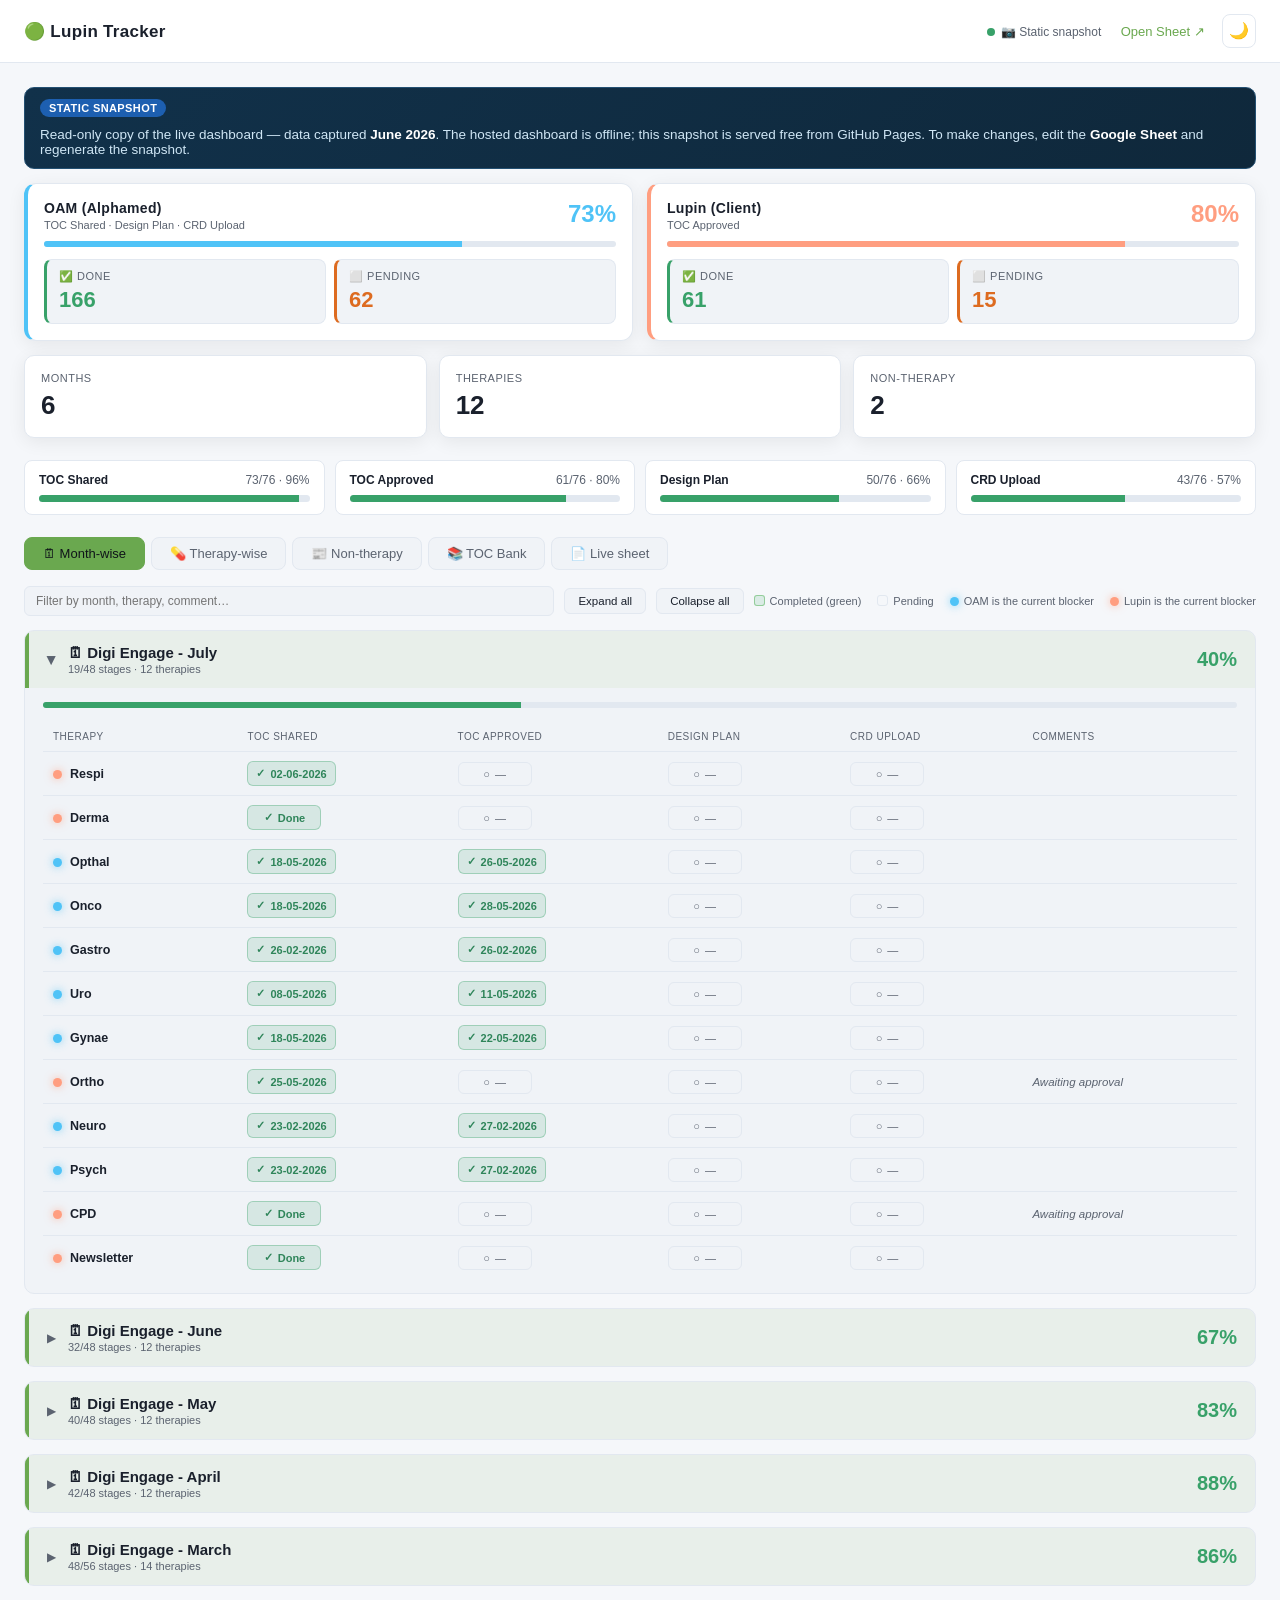
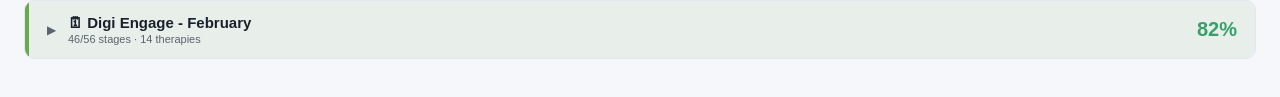
==== docs/index.html @ 601c49ec "Add static GitHub Pages snapshot of the dashboard (docs/) Render free tier suspended (monthly usage " ====
<!DOCTYPE html>
<html lang="en">
<head>
<meta charset="utf-8">
<title>Lupin Tracker — Static Snapshot</title>
<meta name="viewport" content="width=device-width,initial-scale=1">

<link rel="stylesheet" href="static/css/dashboard.css">

<!-- Apply saved theme before body parses (no flash on reload). -->
<script>
(function(){try{
  var t = localStorage.getItem("lupin-theme");
  if(!t) t = (window.matchMedia && window.matchMedia("(prefers-color-scheme: light)").matches) ? "light" : "dark";
  document.documentElement.setAttribute("data-theme", t);
}catch(e){
  document.documentElement.setAttribute("data-theme","dark");
}})();
</script>

<style>
  /* read-only cells in the static build */
  .cell { cursor: default !important; }
  .snapshot-banner{
    display:flex; align-items:center; gap:10px; flex-wrap:wrap;
    background:linear-gradient(135deg,#11314a,#0f283b);
    border:1px solid #235072; color:#cfe6f5;
    border-radius:10px; padding:11px 15px; margin-bottom:14px; font-size:13.5px;
  }
  .snapshot-banner b{ color:#fff; }
  .snapshot-banner .pill{
    background:#1d5fb0; color:#fff; font-weight:700; font-size:11px;
    letter-spacing:.4px; padding:3px 9px; border-radius:20px; text-transform:uppercase;
  }
  .sheet-cta{ text-align:center; padding:34px 20px; }
  .sheet-cta a{
    display:inline-block; background:#16a34a; color:#fff; text-decoration:none;
    font-weight:700; font-size:15px; padding:12px 22px; border-radius:10px;
    box-shadow:0 3px 12px rgba(22,163,74,.35);
  }
  .sheet-cta p{ color:var(--text-dim); margin-top:14px; font-size:13px; }
</style>
</head>
<body>

<div class="topbar">
  <h1>🟢 Lupin Tracker</h1>
  <div class="meta">
    <span class="refresh-dot"></span><span id="last-updated">Loading…</span>
    <a href="https://docs.google.com/spreadsheets/d/1iVYMDAIafpNMKieIJbLCiRplxeBokOGHe_knWQBhTJY/edit?usp=sharing" target="_blank" rel="noopener">Open Sheet ↗</a>
    <button id="theme-toggle" class="theme-toggle" onclick="toggleTheme()"
      title="Toggle light / dark theme" aria-label="Toggle theme">🌙</button>
  </div>
</div>

<div class="container">

  <div class="snapshot-banner">
    <span class="pill">Static snapshot</span>
    <span>Read-only copy of the live dashboard &mdash; data captured <b>June&nbsp;2026</b>.
      The hosted dashboard is offline; this snapshot is served free from GitHub&nbsp;Pages.
      To make changes, edit the <b>Google&nbsp;Sheet</b> and regenerate the snapshot.</span>
  </div>

  <div id="color-banner" class="banner hidden"></div>

  <div class="owner-strip" id="owner-strip"></div>
  <div class="kpi-strip" id="kpi-strip"></div>
  <div class="stagebar-wrap" id="stagebars"></div>

  <div class="tabs">
    <button class="tab-btn active" data-view="month">🗓 Month-wise</button>
    <button class="tab-btn" data-view="therapy">💊 Therapy-wise</button>
    <button class="tab-btn" data-view="non-therapy">📰 Non-therapy</button>
    <button class="tab-btn" data-view="toc">📚 TOC Bank</button>
    <button class="tab-btn" data-view="sheet">📄 Live sheet</button>
  </div>

  <div class="toolbar" id="toolbar">
    <input id="search" type="search" placeholder="Filter by month, therapy, comment…">
    <button class="btn" id="expand-all">Expand all</button>
    <button class="btn" id="collapse-all">Collapse all</button>
    <span class="legend">
      <span><i style="background:var(--done-soft);border:1px solid rgba(76,175,80,.5)"></i>Completed (green)</span>
      <span><i style="background:transparent;border:1px solid var(--border)"></i>Pending</span>
      <span><i class="row-blink oam"></i>OAM is the current blocker</span>
      <span><i class="row-blink lupin"></i>Lupin is the current blocker</span>
    </span>
  </div>

  <div class="view active" id="view-month"><div id="month-groups"></div></div>
  <div class="view" id="view-therapy"><div id="therapy-groups"></div></div>
  <div class="view" id="view-non-therapy"><div id="non-therapy-groups"></div></div>
  <div class="view" id="view-toc">
    <div class="panel" style="display:flex;justify-content:space-between;align-items:center;margin-bottom:14px">
      <div><div style="font-size:13px;color:var(--text-dim);text-transform:uppercase;letter-spacing:.5px">Total articles</div>
        <div id="toc-total" style="font-size:26px;font-weight:700;margin-top:4px">—</div></div>
      <div style="font-size:11px;color:var(--text-dim);max-width:280px;text-align:right">
        Click any article header to open the source link in a new tab.<br>
        Edit the <b>TOC Bank</b> sheet to add/remove entries.
      </div>
    </div>
    <div id="toc-groups"></div>
  </div>
  <div class="view" id="view-sheet">
    <div class="panel">
      <h2>📄 Live sheet (actual colours)</h2>
      <div class="sheet-cta">
        <a href="https://docs.google.com/spreadsheets/d/1iVYMDAIafpNMKieIJbLCiRplxeBokOGHe_knWQBhTJY/edit?usp=sharing" target="_blank" rel="noopener">Open the Google Sheet ↗</a>
        <p>Google blocks embedding Sheets in other pages, so the live sheet opens in a new tab.<br>
           It is the single source of truth behind this dashboard.</p>
      </div>
    </div>
  </div>

</div>

<!-- Drilldown modal — populated by openDrilldown() in analytics.js -->
<div id="drilldown" class="dd-overlay" onclick="if(event.target===this)closeDrilldown()">
  <div class="dd-card">
    <div class="dd-head">
      <div id="dd-title">—</div>
      <button class="dd-close" onclick="closeDrilldown()" title="Close (Esc)">✕</button>
    </div>
    <div id="dd-body" class="dd-body-scroll"></div>
  </div>
</div>

<!-- Boot block — static values (no server / Jinja). -->
<script>
window.LUPIN_BOOT = {
  stages: ["TOC Shared","TOC Approved","Design Plan","CRD Upload"],
  apps_script_url: "",
  data_tab: ""
};
</script>
<script src="static/js/util.js"></script>
<script src="static/js/theme.js"></script>
<script src="static/js/analytics.js"></script>
<script src="static/js/matrix-views.js"></script>
<script src="static/js/tocbank.js"></script>
<script src="static/js/app.js"></script>

</body>
</html>
---- docs/static/css/dashboard.css ----
/* Lupin Tracker dashboard styles.

Sections (Ctrl+F to jump):
  · Themes (dark default + light overrides via [data-theme="light"])
  · Top bar + container
  · KPI strip + owner cards
  · Drilldown modal
  · Stage bars + tabs
  · Collapsible groups + matrix
  · TOC Bank table
  · Toolbar + legend + row blinker
  · Theme toggle button
*/

/* ───────────────── Themes ───────────────── */
:root, html[data-theme="dark"] {
  --bg:#0f1419; --panel:#1a1f29; --panel-2:#232a36; --border:#2d3441;
  --text:#e4e7ed; --text-dim:#8c96a8; --accent:#7cb342;
  --done:#4caf50; --done-soft:rgba(76,175,80,0.16);
  --pending:#3a4250; --warn:#ffb74d; --bad:#ef5350;
  --bucket-text:#a5d6a7;
  --bucket-bg:rgba(124,179,66,.14);
  --bucket-border:rgba(124,179,66,.35);
  --modal-overlay:rgba(0,0,0,.6);
  --shadow:0 4px 20px rgba(0,0,0,0.25);
}
html[data-theme="light"] {
  --bg:#f5f7fa; --panel:#ffffff; --panel-2:#f0f3f7; --border:#e2e8f0;
  --text:#1a202c; --text-dim:#5b6370; --accent:#6aa84f;
  --done:#38a169; --done-soft:rgba(56,161,105,.14);
  --pending:#cbd5e0; --warn:#dd6b20; --bad:#c53030;
  --bucket-text:#2f855a;
  --bucket-bg:rgba(56,161,105,.10);
  --bucket-border:rgba(56,161,105,.35);
  --modal-overlay:rgba(15,20,30,.45);
  --shadow:0 4px 18px rgba(0,0,0,0.07);
}

/* ───────────────── Top bar + container ───────────────── */
*{box-sizing:border-box}
body{margin:0;background:var(--bg);color:var(--text);
  font-family:-apple-system,BlinkMacSystemFont,"Segoe UI",Roboto,Arial,sans-serif;font-size:14px}
.topbar{display:flex;align-items:center;justify-content:space-between;
  padding:14px 24px;background:var(--panel);border-bottom:1px solid var(--border);
  position:sticky;top:0;z-index:10}
.topbar h1{font-size:17px;font-weight:600;margin:0;letter-spacing:.3px}
.topbar .meta{font-size:12px;color:var(--text-dim)}
.topbar a{color:var(--accent);text-decoration:none;margin-left:16px;font-size:13px}
.topbar a:hover{text-decoration:underline}
.container{max-width:1600px;margin:0 auto;padding:24px}
.refresh-dot{display:inline-block;width:8px;height:8px;border-radius:50%;
  background:var(--done);margin-right:6px;animation:pulse 2s infinite}
@keyframes pulse{0%,100%{opacity:1}50%{opacity:.3}}

.banner{background:rgba(255,183,77,.12);border:1px solid rgba(255,183,77,.4);
  color:var(--warn);padding:10px 16px;border-radius:8px;margin-bottom:18px;font-size:12.5px}
.banner.hidden{display:none}

/* ───────────────── KPI strip + owner cards ───────────────── */
.kpi-strip{display:grid;grid-template-columns:repeat(auto-fit,minmax(150px,1fr));
  gap:12px;margin-bottom:22px}
.kpi{background:var(--panel);border:1px solid var(--border);border-radius:10px;
  padding:16px;box-shadow:var(--shadow)}
.kpi .label{font-size:11px;color:var(--text-dim);text-transform:uppercase;letter-spacing:.5px}
.kpi .value{font-size:26px;font-weight:700;margin-top:6px}
.kpi.good .value{color:var(--done)}
.kpi.warn .value{color:var(--warn)}
.kpi.bad .value{color:var(--bad)}

.owner-strip{display:grid;grid-template-columns:repeat(auto-fit,minmax(360px,1fr));
  gap:14px;margin-bottom:14px}
.owner-card{background:var(--panel);border:1px solid var(--border);border-radius:12px;
  padding:16px;box-shadow:var(--shadow);border-left:4px solid var(--owner-hue,var(--accent))}
.oc-head{display:flex;justify-content:space-between;align-items:flex-start;margin-bottom:10px}
.oc-title{font-size:14px;font-weight:700;letter-spacing:.3px}
.oc-sub{font-size:11px;color:var(--text-dim);margin-top:3px}
.oc-pct{font-size:24px;font-weight:700;color:var(--owner-hue,var(--accent))}
.oc-bar{height:6px;background:var(--border);border-radius:3px;overflow:hidden;margin-bottom:12px}
.oc-bar .fill{height:100%;background:var(--owner-hue,var(--accent));transition:width .4s}
.oc-tiles{display:grid;grid-template-columns:1fr 1fr;gap:8px}
.oc-tile{background:var(--panel-2);border:1px solid var(--border);border-radius:8px;
  padding:10px 12px;text-align:left;cursor:pointer;color:var(--text);
  font-family:inherit;transition:transform .1s,border-color .15s,background .15s}
.oc-tile:hover{transform:translateY(-1px);border-color:var(--owner-hue,var(--accent));
  background:rgba(255,255,255,.03)}
.oc-tile.done{border-left:3px solid var(--done)}
.oc-tile.pending{border-left:3px solid var(--warn)}
.oct-label{font-size:11px;color:var(--text-dim);text-transform:uppercase;letter-spacing:.5px}
.oct-value{font-size:22px;font-weight:700;margin-top:4px}
.oc-tile.done .oct-value{color:var(--done)}
.oc-tile.pending .oct-value{color:var(--warn)}

/* ───────────────── Drilldown modal ───────────────── */
.dd-overlay{display:none;position:fixed;inset:0;background:var(--modal-overlay);
  z-index:50;align-items:flex-start;justify-content:center;padding:40px 16px;overflow-y:auto}
.dd-overlay.open{display:flex}
.dd-card{background:var(--panel);border:1px solid var(--border);border-radius:12px;
  width:100%;max-width:980px;box-shadow:0 20px 60px rgba(0,0,0,.5)}
.dd-head{display:flex;justify-content:space-between;align-items:center;
  padding:16px 20px;border-bottom:1px solid var(--border)}
.dd-head #dd-title{font-size:15px;font-weight:600}
.dd-close{background:transparent;border:0;color:var(--text-dim);font-size:20px;cursor:pointer;
  padding:4px 10px;border-radius:6px}
.dd-close:hover{color:var(--bad);background:rgba(239,83,80,.1)}
.dd-body-scroll{padding:14px 20px;max-height:70vh;overflow-y:auto}
.dd-month{margin-bottom:18px}
.dd-month-head{font-size:13px;font-weight:600;color:var(--text);padding:6px 0;
  border-bottom:1px dashed var(--border);margin-bottom:8px;display:flex;align-items:center;gap:10px}
.dd-month-head .dd-count{font-size:11px;color:var(--text-dim);font-weight:400;
  background:var(--panel-2);padding:2px 8px;border-radius:10px}
.dd-table{width:100%;border-collapse:collapse;font-size:12.5px}
.dd-table th,.dd-table td{padding:7px 8px;text-align:left;border-bottom:1px solid var(--border)}
.dd-table th{color:var(--text-dim);font-weight:500;text-transform:uppercase;font-size:10px;letter-spacing:.5px}
.dd-table td.dd-comment{color:var(--text-dim);font-style:italic;max-width:280px;white-space:normal}

/* ───────────────── Stage bars + tabs ───────────────── */
.stagebar-wrap{display:grid;grid-template-columns:repeat(auto-fit,minmax(190px,1fr));
  gap:10px;margin-bottom:22px}
.stagebar{background:var(--panel);border:1px solid var(--border);
  border-radius:8px;padding:12px 14px}
.stagebar .sb-name{font-size:12px;font-weight:600;margin-bottom:8px;
  display:flex;justify-content:space-between}
.stagebar .sb-name span:last-child{color:var(--text-dim);font-weight:400}
.bar{height:7px;background:var(--border);border-radius:4px;overflow:hidden}
.bar .fill{height:100%;background:var(--done);transition:width .4s}

.tabs{display:flex;gap:6px;margin-bottom:16px}
.tab-btn{background:var(--panel-2);border:1px solid var(--border);color:var(--text-dim);
  padding:8px 18px;border-radius:8px;font-size:13px;cursor:pointer;font-weight:500}
.tab-btn.active{background:var(--accent);color:#0f1419;border-color:var(--accent)}
.view{display:none}
.view.active{display:block}

/* ───────────────── Collapsible groups + matrix ───────────────── */
.panel{background:var(--panel);border:1px solid var(--border);border-radius:10px;
  padding:18px;box-shadow:var(--shadow);margin-bottom:18px}
.panel h2{font-size:14px;font-weight:600;margin:0 0 14px;letter-spacing:.3px}

.group{background:var(--panel-2);border:1px solid var(--border);border-radius:10px;
  margin-bottom:14px;overflow:hidden}
.group-head{display:flex;justify-content:space-between;align-items:center;
  padding:13px 18px;cursor:pointer;user-select:none;
  background:rgba(124,179,66,.07);border-left:4px solid var(--accent)}
.group-head:hover{background:rgba(124,179,66,.12)}
.group-head .gh-left{display:flex;align-items:center;gap:12px}
.group-head .caret{transition:transform .2s;color:var(--text-dim);font-size:12px}
.group.open .group-head .caret{transform:rotate(90deg)}
.group-head .gh-title{font-weight:700;font-size:15px}
.group-head .gh-pct{font-size:20px;font-weight:700;color:var(--done)}
.group-head .gh-sub{font-size:11px;color:var(--text-dim);margin-top:2px}
.group-body{display:none;padding:14px 18px}
.group.open .group-body{display:block}
.group-bar{height:6px;background:var(--border);border-radius:3px;overflow:hidden;margin-bottom:14px}
.group-bar .fill{height:100%;background:var(--done);transition:width .4s}

table.matrix{width:100%;border-collapse:collapse;font-size:12.5px}
table.matrix th,table.matrix td{padding:9px 10px;text-align:left;
  border-bottom:1px solid var(--border)}
table.matrix th{color:var(--text-dim);font-weight:500;text-transform:uppercase;
  font-size:10px;letter-spacing:.5px}
table.matrix td.rowname{font-weight:600;color:var(--text);white-space:nowrap}
table.matrix tr:last-child td{border-bottom:0}
.cell{display:inline-flex;align-items:center;justify-content:center;
  min-width:74px;padding:5px 8px;border-radius:6px;font-size:11px;
  border:1px solid var(--border);cursor:pointer;transition:transform .1s}
.cell:hover{transform:translateY(-1px)}
.cell.done{background:var(--done-soft);border-color:var(--bucket-border);
  color:var(--bucket-text);font-weight:600}
.cell.pending{background:transparent;color:var(--text-dim)}
.cell .tick{margin-right:5px;font-size:11px}
.comment{color:var(--text-dim);font-size:11.5px;font-style:italic;
  max-width:280px;white-space:normal}
.pillrow{display:flex;gap:6px;flex-wrap:wrap;margin-top:4px}
.pill{font-size:10px;padding:2px 8px;border-radius:10px;
  background:var(--border);color:var(--text-dim)}
.pill.done{background:var(--done-soft);color:var(--bucket-text)}

.iframe-wrap{position:relative;height:560px;background:#fff;border-radius:6px;overflow:hidden}
.iframe-wrap iframe{width:100%;height:100%;border:0}

/* ───────────────── TOC Bank table ───────────────── */
table.toc-table{width:100%;border-collapse:collapse;font-size:13px;table-layout:fixed}
table.toc-table th,table.toc-table td{padding:10px 10px;text-align:left;
  border-bottom:1px solid var(--border);vertical-align:top;word-break:break-word}
table.toc-table th{color:var(--text-dim);font-weight:500;text-transform:uppercase;
  font-size:10px;letter-spacing:.5px}
table.toc-table tr:last-child td{border-bottom:0}
table.toc-table td.sr{width:46px;color:var(--text-dim);font-family:ui-monospace,Menlo,monospace;font-size:11px}
table.toc-table td.bucket{width:220px}
table.toc-table a.toc-link{color:var(--accent);text-decoration:none;font-weight:500}
table.toc-table a.toc-link:hover{text-decoration:underline}
table.toc-table .toc-sub{display:block;color:var(--text-dim);font-size:11.5px;
  font-style:italic;margin-top:3px}
.bucket-pill{display:inline-block;padding:3px 10px;border-radius:11px;font-size:11px;
  background:var(--bucket-bg);color:var(--bucket-text);border:1px solid var(--bucket-border);
  white-space:normal;line-height:1.3}
.empty-state{padding:40px;text-align:center;color:var(--text-dim);font-size:13px}

/* ───────────────── Toolbar + legend + row blinker ───────────────── */
.toolbar{display:flex;gap:10px;align-items:center;margin-bottom:14px;flex-wrap:wrap}
.toolbar input[type=search]{flex:1;min-width:200px;padding:7px 11px;border-radius:6px;
  border:1px solid var(--border);background:var(--panel-2);color:var(--text);font-size:12px;outline:none}
.toolbar input[type=search]:focus{border-color:var(--accent)}
.btn{background:var(--panel-2);border:1px solid var(--border);color:var(--text);
  padding:6px 13px;border-radius:6px;font-size:11.5px;cursor:pointer}
.btn:hover{background:rgba(124,179,66,.1)}
.legend{font-size:11px;color:var(--text-dim);display:flex;gap:16px;align-items:center;flex-wrap:wrap}
.legend i{width:11px;height:11px;border-radius:3px;display:inline-block;margin-right:5px;vertical-align:-1px}
.legend i.row-blink{border-radius:50%;width:9px;height:9px}

.row-blink-wrap{display:inline-flex;gap:5px;margin-right:8px;vertical-align:middle}
.row-blink{display:inline-block;width:9px;height:9px;border-radius:50%;
  animation:rowpulse 1.3s ease-in-out infinite}
.row-blink.oam{background:#4fc3f7;box-shadow:0 0 8px rgba(79,195,247,.7)}
.row-blink.lupin{background:#ff9e80;box-shadow:0 0 8px rgba(255,158,128,.7)}
@keyframes rowpulse{
  0%,100%{transform:scale(1);opacity:1}
  50%   {transform:scale(.55);opacity:.4}
}

/* ───────────────── Theme toggle button ───────────────── */
.theme-toggle{background:transparent;border:1px solid var(--border);color:var(--text);
  width:34px;height:34px;border-radius:8px;cursor:pointer;font-size:16px;line-height:1;
  margin-left:14px;padding:0;transition:background .15s,border-color .15s}
.theme-toggle:hover{background:var(--panel-2);border-color:var(--accent)}
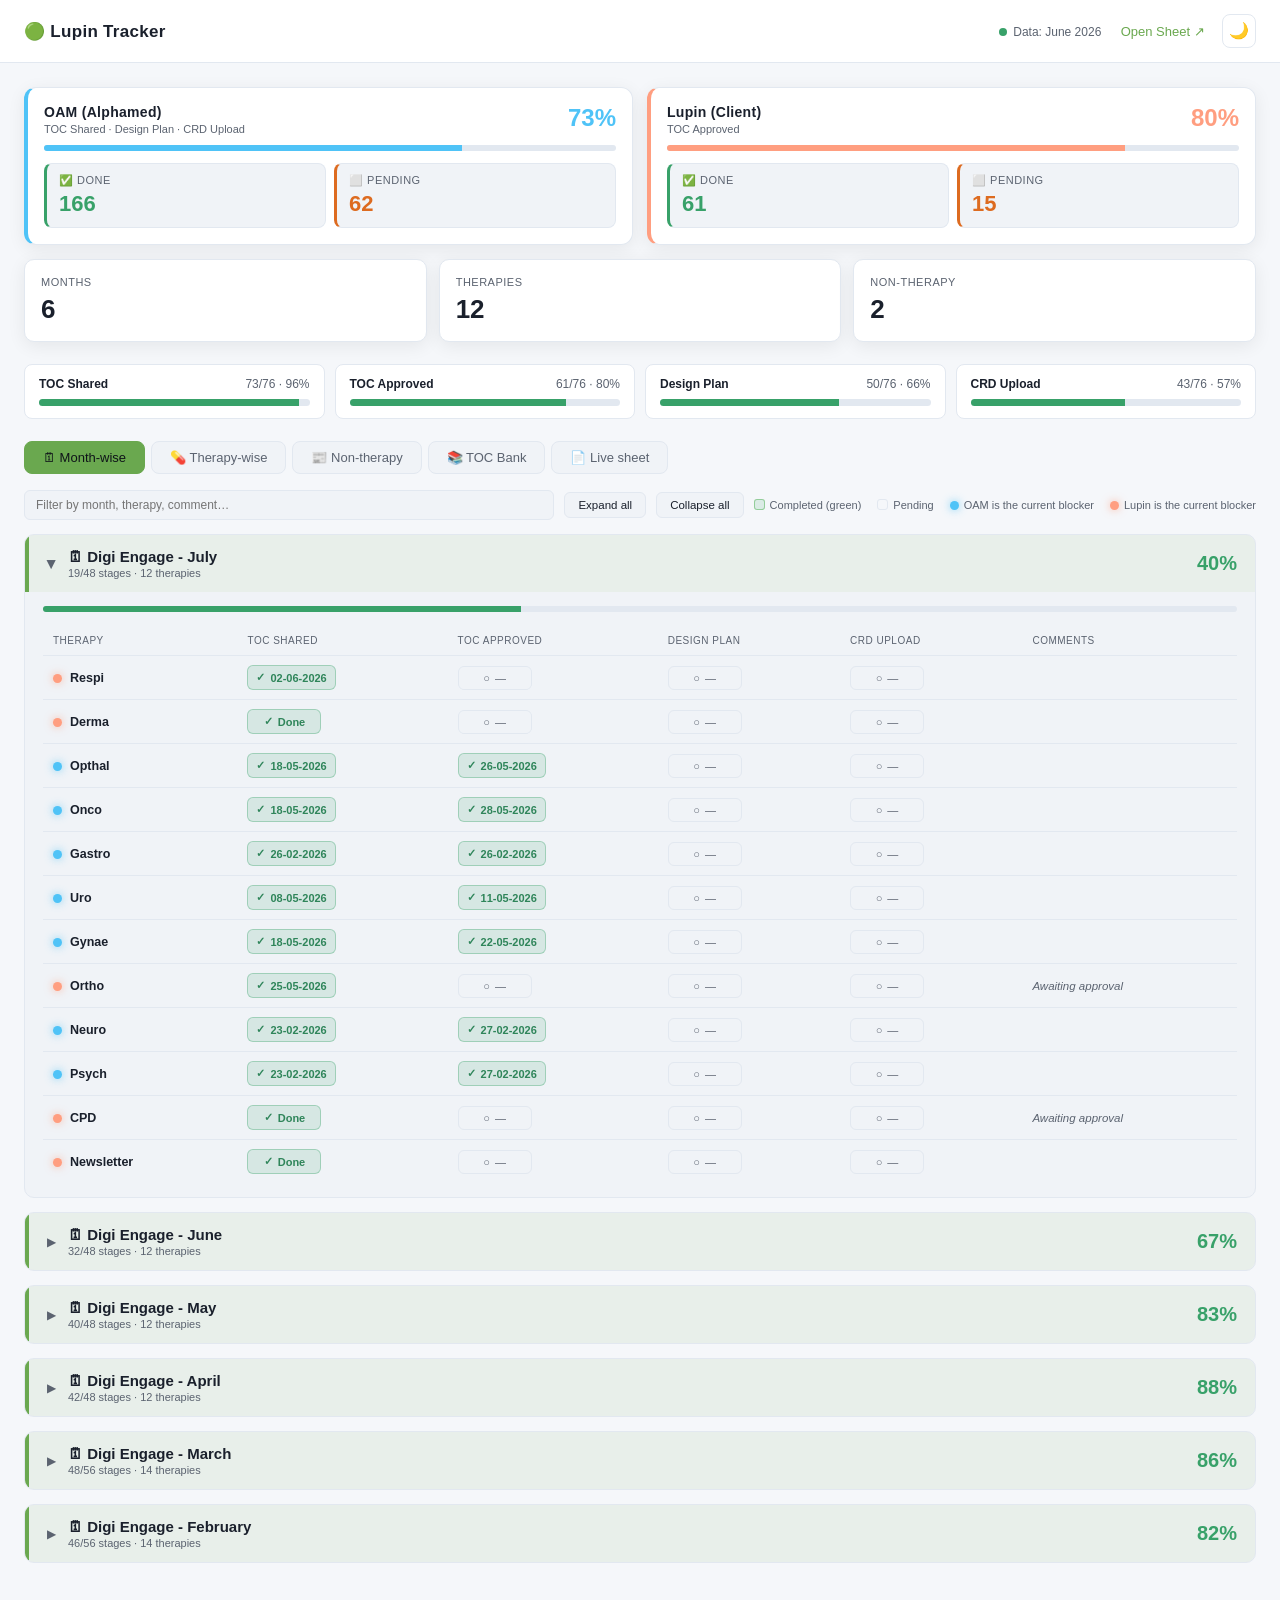
==== commit d8bf9f3c: "Remove static-snapshot banner and top-bar label Drop the blue "Static snapshot" info bar and change " ====
--- a/docs/index.html
+++ b/docs/index.html
@@ -54,13 +54,6 @@
 </div>
 
 <div class="container">
-
-  <div class="snapshot-banner">
-    <span class="pill">Static snapshot</span>
-    <span>Read-only copy of the live dashboard &mdash; data captured <b>June&nbsp;2026</b>.
-      The hosted dashboard is offline; this snapshot is served free from GitHub&nbsp;Pages.
-      To make changes, edit the <b>Google&nbsp;Sheet</b> and regenerate the snapshot.</span>
-  </div>
 
   <div id="color-banner" class="banner hidden"></div>
 
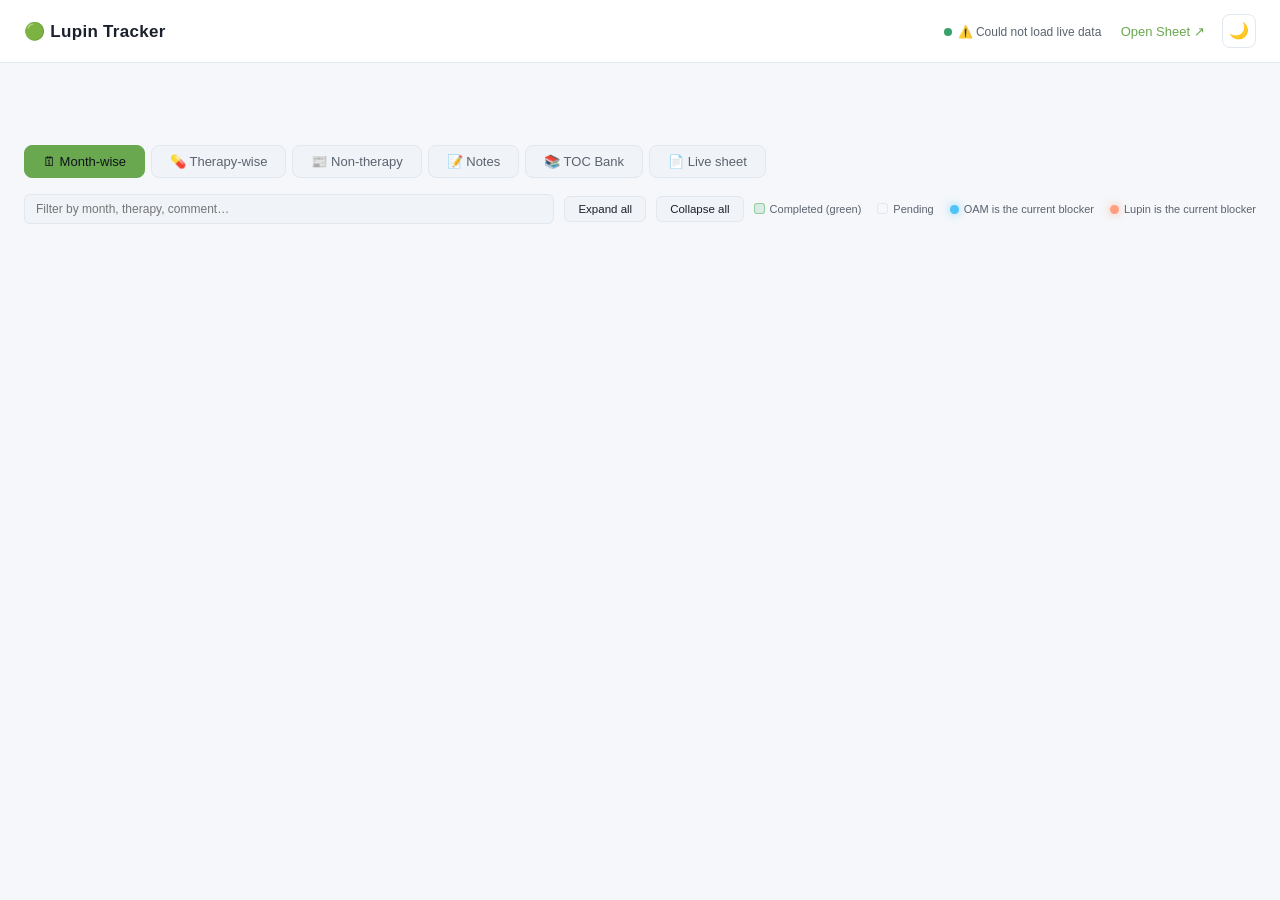
==== commit ae12eb14: "Add live Meeting Notes tab (reads a Notes tab from the sheet) New "Notes" tab on the dashboard reads" ====
--- a/docs/index.html
+++ b/docs/index.html
@@ -39,6 +39,19 @@
     box-shadow:0 3px 12px rgba(22,163,74,.35);
   }
   .sheet-cta p{ color:var(--text-dim); margin-top:14px; font-size:13px; }
+  /* Meeting notes */
+  .notes-card{ margin-bottom:12px; }
+  .notes-head{ display:flex; align-items:center; gap:10px; flex-wrap:wrap; margin-bottom:6px; padding-bottom:8px; border-bottom:1px solid var(--border); }
+  .notes-date{ font-weight:700; font-size:14px; }
+  .notes-meeting{ font-size:10.5px; text-transform:uppercase; letter-spacing:.5px; color:#fff; background:#16a34a; padding:3px 10px; border-radius:20px; }
+  .notes-list{ list-style:none; margin:0; padding:0; }
+  .notes-list li{ position:relative; padding:6px 0 6px 20px; font-size:13.5px; }
+  .notes-list li + li{ border-top:1px dashed var(--border); }
+  .notes-list li:before{ content:"▸"; position:absolute; left:3px; color:#16a34a; font-weight:800; }
+  .notes-status{ display:inline-block; margin-left:8px; font-size:10px; padding:1px 8px; border-radius:20px; font-weight:700; vertical-align:1px; }
+  .notes-status.open{ background:#fff2e0; color:#b4540c; }
+  .notes-status.done{ background:#e4f5e9; color:#1a7d3a; }
+  .notes-empty{ text-align:center; padding:34px 20px; color:var(--text-dim); font-size:13.5px; line-height:1.6; }
 </style>
 </head>
 <body>
@@ -65,6 +78,7 @@
     <button class="tab-btn active" data-view="month">🗓 Month-wise</button>
     <button class="tab-btn" data-view="therapy">💊 Therapy-wise</button>
     <button class="tab-btn" data-view="non-therapy">📰 Non-therapy</button>
+    <button class="tab-btn" data-view="notes">📝 Notes</button>
     <button class="tab-btn" data-view="toc">📚 TOC Bank</button>
     <button class="tab-btn" data-view="sheet">📄 Live sheet</button>
   </div>
@@ -84,6 +98,16 @@
   <div class="view active" id="view-month"><div id="month-groups"></div></div>
   <div class="view" id="view-therapy"><div id="therapy-groups"></div></div>
   <div class="view" id="view-non-therapy"><div id="non-therapy-groups"></div></div>
+  <div class="view" id="view-notes">
+    <div class="panel" style="display:flex;justify-content:space-between;align-items:center;margin-bottom:14px">
+      <div><div style="font-size:13px;color:var(--text-dim);text-transform:uppercase;letter-spacing:.5px">Meeting notes</div>
+        <div style="font-size:15px;font-weight:600;margin-top:4px">Points from weekly &amp; monthly reviews</div></div>
+      <div style="font-size:11px;color:var(--text-dim);max-width:300px;text-align:right">
+        Add points in the <b>Notes</b> tab of the Google Sheet<br>(columns: Date · Meeting · Note · Status). They appear here live.
+      </div>
+    </div>
+    <div id="notes-groups"></div>
+  </div>
   <div class="view" id="view-toc">
     <div class="panel" style="display:flex;justify-content:space-between;align-items:center;margin-bottom:14px">
       <div><div style="font-size:13px;color:var(--text-dim);text-transform:uppercase;letter-spacing:.5px">Total articles</div>
